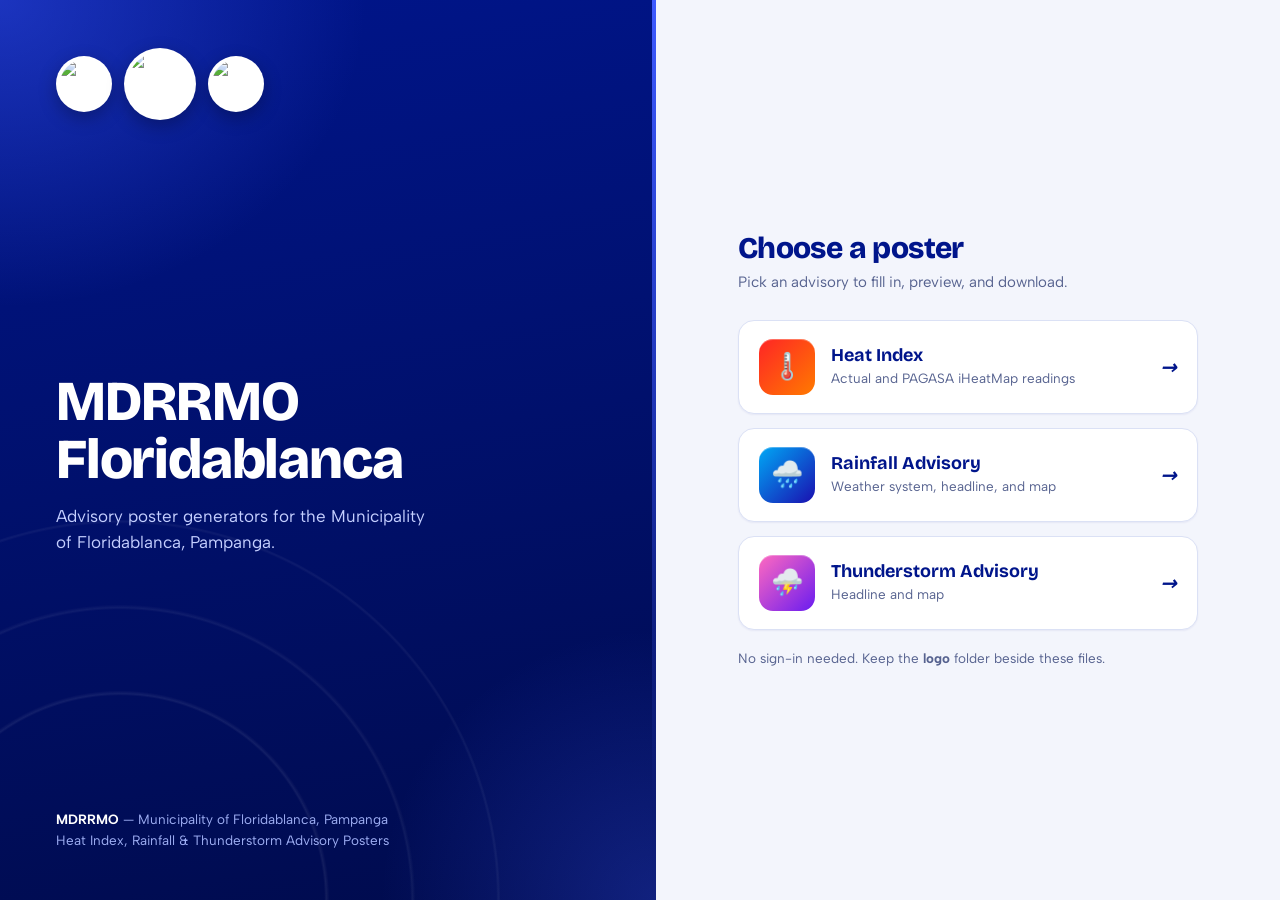
==== index.html @ 2aa25997 "Add files via upload" ====
<!DOCTYPE html>
<html lang="en"><head>
<meta charset="UTF-8"><meta name="viewport" content="width=device-width, initial-scale=1, viewport-fit=cover">
<link rel="apple-touch-icon" href="logo/icon-dashboard.png">
<meta name="apple-mobile-web-app-capable" content="yes">
<meta name="apple-mobile-web-app-title" content="MDRRMO Posters">
<meta name="apple-mobile-web-app-status-bar-style" content="black-translucent">
<title>Advisory Poster Generator — MDRRMO Floridablanca</title>
<meta name="theme-color" content="#00158b">
<link rel="icon" href="logo/mdrrmo.png">
<link rel="preconnect" href="https://fonts.googleapis.com"><link rel="preconnect" href="https://fonts.gstatic.com" crossorigin>
<link href="https://fonts.googleapis.com/css2?family=Albert+Sans:wght@400;500;600;700&family=Bricolage+Grotesque:opsz,wght@12..96,700;12..96,800&display=swap" rel="stylesheet">
<style>
*,*::before,*::after{margin:0;padding:0;box-sizing:border-box}
:root{--blue:#00158b;--blue-dark:#000b4d;--blue-mid:#0a2aa8;--blue-light:#3d5afe;--text:#0a1240;--muted:#56628f;--border:#dbe1f5;
--font:'Albert Sans','Century Gothic','Segoe UI',system-ui,sans-serif;--display:'Bricolage Grotesque','Albert Sans','Segoe UI',sans-serif}
html{-webkit-text-size-adjust:100%}
body{min-height:100vh;font-family:var(--font);font-size:15px;line-height:1.5;color:var(--text);background:#fff;-webkit-font-smoothing:antialiased}
:focus-visible{outline:3px solid var(--blue-light);outline-offset:2px;border-radius:4px}
.page{display:grid;grid-template-columns:minmax(380px,1.05fr) minmax(420px,1fr);min-height:100vh}
.brand{position:relative;display:flex;flex-direction:column;justify-content:space-between;padding:48px 56px;color:#fff;overflow:hidden;
background:radial-gradient(90% 55% at 0% 0%,rgba(61,90,254,.45),transparent 62%),radial-gradient(70% 50% at 100% 100%,rgba(61,90,254,.28),transparent 60%),linear-gradient(170deg,var(--blue),var(--blue-dark))}
.brand::after{content:'';position:absolute;top:0;right:0;bottom:0;width:4px;background:linear-gradient(180deg,var(--blue-light),rgba(61,90,254,0) 90%)}
.brand::before{content:'';position:absolute;width:760px;height:760px;left:-260px;bottom:-380px;border-radius:50%;pointer-events:none;
background:radial-gradient(circle,transparent 38%,rgba(255,255,255,.07) 38.4%,transparent 39%),radial-gradient(circle,transparent 54%,rgba(255,255,255,.06) 54.4%,transparent 55%),radial-gradient(circle,transparent 70%,rgba(255,255,255,.05) 70.4%,transparent 71%),radial-gradient(circle,transparent 86%,rgba(255,255,255,.04) 86.4%,transparent 87%)}
.brand>*{position:relative;z-index:1}
.logos{display:flex;align-items:center;gap:12px}
.logos img{width:56px;height:56px;object-fit:contain;background:#fff;border-radius:50%;padding:4px;box-shadow:0 6px 18px rgba(0,0,0,.28)}
.logos img.main{width:72px;height:72px}
.copy h1{font-family:var(--display);font-size:clamp(38px,4.4vw,58px);font-weight:800;line-height:1.02;letter-spacing:-1.2px;margin-bottom:16px}
.copy p{color:#c4cfff;font-size:17px;max-width:34ch}
.foot{color:#9fb0f5;font-size:13.5px;line-height:1.6}.foot strong{color:#fff;font-weight:700}
.panel{display:flex;align-items:center;justify-content:center;padding:40px 32px;background:#f3f5fc}
.wrap{width:100%;max-width:460px}
.wrap h2{font-family:var(--display);font-size:30px;font-weight:800;color:var(--blue);letter-spacing:-.6px;line-height:1.1;margin-bottom:6px}
.lead{color:var(--muted);margin-bottom:26px}
.tile{text-decoration:none;color:inherit;display:flex;align-items:center;gap:16px;background:#fff;border:1px solid var(--border);border-radius:16px;padding:18px 20px;margin-bottom:14px;
box-shadow:0 1px 2px rgba(0,21,139,.06);transition:box-shadow .2s ease,transform .1s ease,border-color .2s ease}
.tile:hover{border-color:var(--blue-light);box-shadow:0 8px 24px -6px rgba(0,21,139,.2)}.tile:active{transform:translateY(1px)}
.chip{flex:0 0 56px;height:56px;border-radius:14px;display:grid;place-items:center;font-size:26px;box-shadow:inset 0 1px 0 rgba(255,255,255,.3)}
.tile b{display:block;font-family:var(--display);font-size:18px;color:var(--blue);line-height:1.2}
.tile span{display:block;color:var(--muted);font-size:13.5px;margin-top:2px}
.go{margin-left:auto;color:var(--blue);font-weight:700;font-size:20px}
.note{margin-top:18px;color:var(--muted);font-size:13.5px}
@media(max-width:900px){.page{grid-template-columns:1fr}.brand{padding:28px 24px 32px;gap:24px}.brand::after{top:auto;left:0;width:auto;height:4px;background:linear-gradient(90deg,var(--blue-light),rgba(61,90,254,0))}.brand::before{display:none}.copy h1{font-size:36px}.copy p{font-size:15px}.foot{display:none}.panel{align-items:flex-start;padding:32px 20px 48px}}
</style></head><body>
<main class="page">
 <section class="brand">
  <div class="logos"><img src="logo/floridablanca.png" alt="Municipality of Floridablanca"><img class="main" src="logo/mdrrmo.png" alt="MDRRMO"><img src="logo/arangkada.png" alt="Arangkada"></div>
  <div class="copy"><h1>MDRRMO<br>Floridablanca</h1><p>Advisory poster generators for the Municipality of Floridablanca, Pampanga.</p></div>
  <div class="foot"><strong>MDRRMO</strong> — Municipality of Floridablanca, Pampanga<br>Heat Index, Rainfall &amp; Thunderstorm Advisory Posters</div>
 </section>
 <section class="panel"><div class="wrap">
  <h2>Choose a poster</h2><p class="lead">Pick an advisory to fill in, preview, and download.</p>
  <a class="tile" href="heat-index.html"><div class="chip" style="background:linear-gradient(135deg,#ff2525,#ff7a00)">🌡️</div><div><b>Heat Index</b><span>Actual and PAGASA iHeatMap readings</span></div><i class="go">→</i></a>
  <a class="tile" href="rainfall-advisory.html"><div class="chip" style="background:linear-gradient(135deg,#00a8f5,#1a0fb0)">🌧️</div><div><b>Rainfall Advisory</b><span>Weather system, headline, and map</span></div><i class="go">→</i></a>
  <a class="tile" href="thunderstorm-advisory.html"><div class="chip" style="background:linear-gradient(135deg,#ff69c0,#6a1cf0)">⛈️</div><div><b>Thunderstorm Advisory</b><span>Headline and map</span></div><i class="go">→</i></a>
  <p class="note">No sign-in needed. Keep the <b>logo</b> folder beside these files.</p>
 </div></section>
</main></body></html>
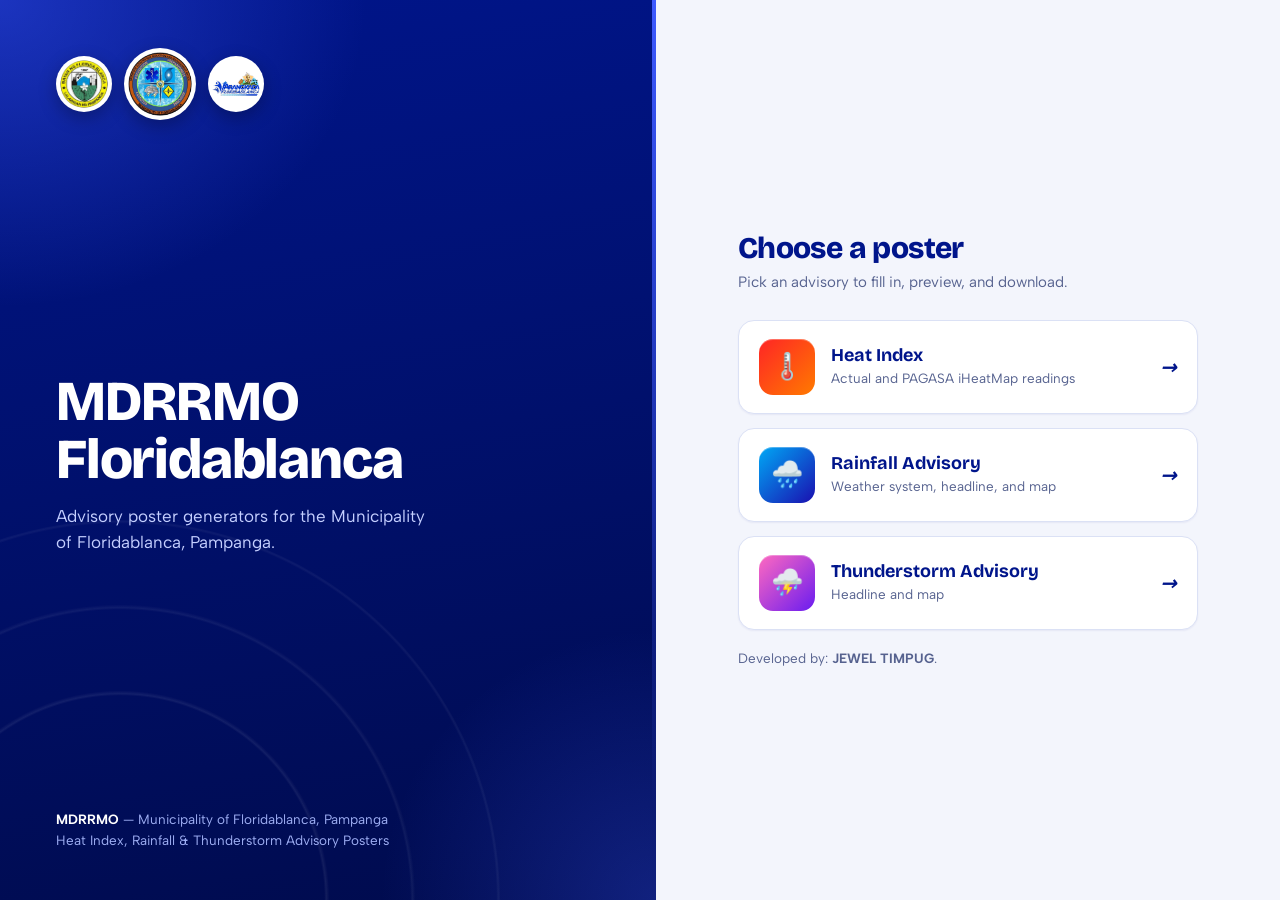
==== commit 3783a3cb: "Update index.html" ====
--- a/index.html
+++ b/index.html
@@ -55,6 +55,6 @@
   <a class="tile" href="heat-index.html"><div class="chip" style="background:linear-gradient(135deg,#ff2525,#ff7a00)">🌡️</div><div><b>Heat Index</b><span>Actual and PAGASA iHeatMap readings</span></div><i class="go">→</i></a>
   <a class="tile" href="rainfall-advisory.html"><div class="chip" style="background:linear-gradient(135deg,#00a8f5,#1a0fb0)">🌧️</div><div><b>Rainfall Advisory</b><span>Weather system, headline, and map</span></div><i class="go">→</i></a>
   <a class="tile" href="thunderstorm-advisory.html"><div class="chip" style="background:linear-gradient(135deg,#ff69c0,#6a1cf0)">⛈️</div><div><b>Thunderstorm Advisory</b><span>Headline and map</span></div><i class="go">→</i></a>
-  <p class="note">No sign-in needed. Keep the <b>logo</b> folder beside these files.</p>
+  <p class="note">Developed by: <b>JEWEL TIMPUG</b>.</p>
  </div></section>
 </main></body></html>
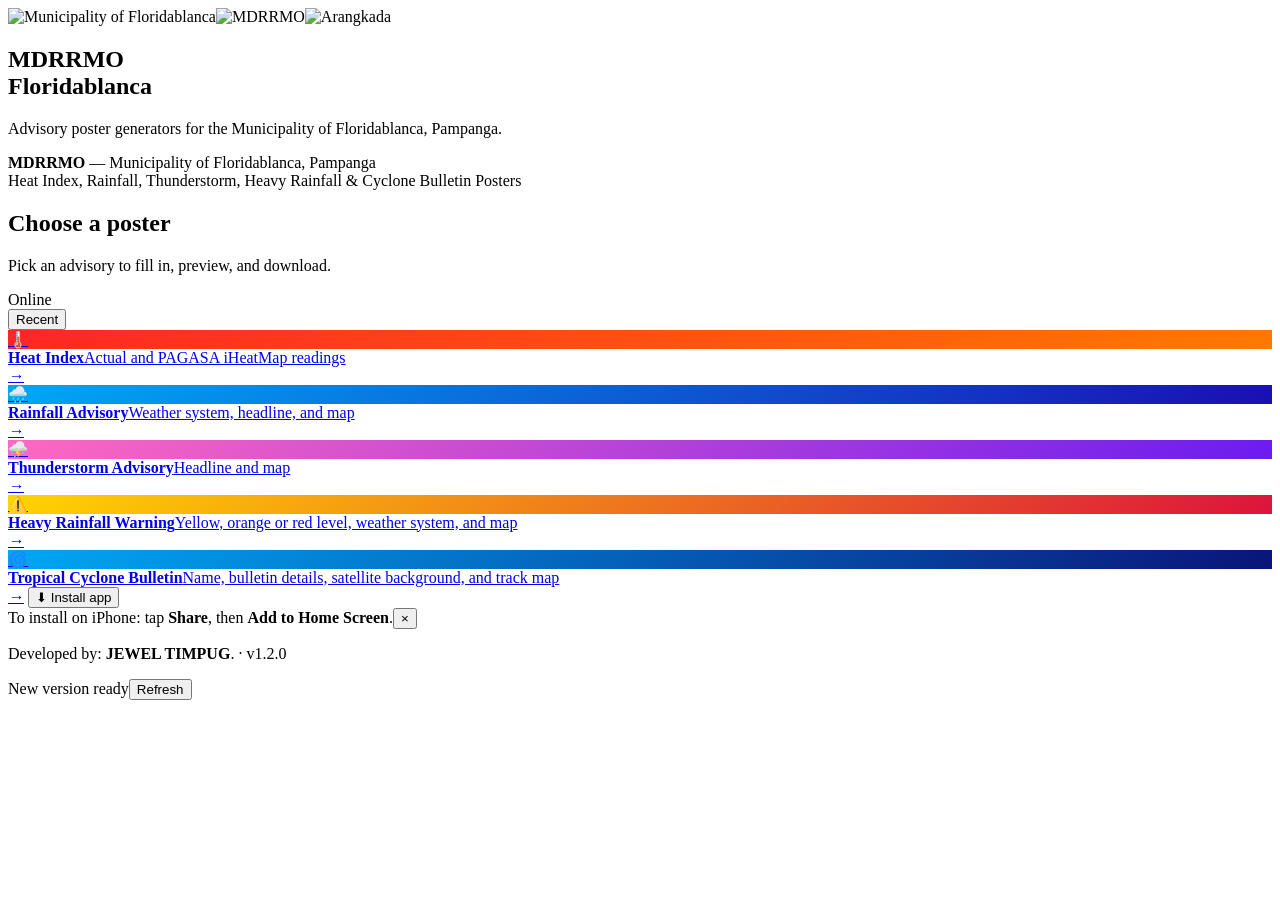
==== commit d7f2fe7c: "Add files via upload" ====
--- a/index.html
+++ b/index.html
@@ -1,60 +1,41 @@
 <!DOCTYPE html>
 <html lang="en"><head>
 <meta charset="UTF-8"><meta name="viewport" content="width=device-width, initial-scale=1, viewport-fit=cover">
-<link rel="apple-touch-icon" href="logo/icon-dashboard.png">
+<title>Advisory Poster Generator — MDRRMO Floridablanca</title>
+<meta name="description" content="Advisory poster generators for the Municipality of Floridablanca, Pampanga.">
+<meta name="theme-color" content="#00158b">
+<link rel="manifest" href="manifest.webmanifest">
+<link rel="icon" href="assets/img/mdrrmo.png">
+<link rel="apple-touch-icon" href="assets/icons/apple-touch-icon.png">
+<meta name="mobile-web-app-capable" content="yes">
 <meta name="apple-mobile-web-app-capable" content="yes">
 <meta name="apple-mobile-web-app-title" content="MDRRMO Posters">
 <meta name="apple-mobile-web-app-status-bar-style" content="black-translucent">
-<title>Advisory Poster Generator — MDRRMO Floridablanca</title>
-<meta name="theme-color" content="#00158b">
-<link rel="icon" href="logo/mdrrmo.png">
 <link rel="preconnect" href="https://fonts.googleapis.com"><link rel="preconnect" href="https://fonts.gstatic.com" crossorigin>
 <link href="https://fonts.googleapis.com/css2?family=Albert+Sans:wght@400;500;600;700&family=Bricolage+Grotesque:opsz,wght@12..96,700;12..96,800&display=swap" rel="stylesheet">
-<style>
-*,*::before,*::after{margin:0;padding:0;box-sizing:border-box}
-:root{--blue:#00158b;--blue-dark:#000b4d;--blue-mid:#0a2aa8;--blue-light:#3d5afe;--text:#0a1240;--muted:#56628f;--border:#dbe1f5;
---font:'Albert Sans','Century Gothic','Segoe UI',system-ui,sans-serif;--display:'Bricolage Grotesque','Albert Sans','Segoe UI',sans-serif}
-html{-webkit-text-size-adjust:100%}
-body{min-height:100vh;font-family:var(--font);font-size:15px;line-height:1.5;color:var(--text);background:#fff;-webkit-font-smoothing:antialiased}
-:focus-visible{outline:3px solid var(--blue-light);outline-offset:2px;border-radius:4px}
-.page{display:grid;grid-template-columns:minmax(380px,1.05fr) minmax(420px,1fr);min-height:100vh}
-.brand{position:relative;display:flex;flex-direction:column;justify-content:space-between;padding:48px 56px;color:#fff;overflow:hidden;
-background:radial-gradient(90% 55% at 0% 0%,rgba(61,90,254,.45),transparent 62%),radial-gradient(70% 50% at 100% 100%,rgba(61,90,254,.28),transparent 60%),linear-gradient(170deg,var(--blue),var(--blue-dark))}
-.brand::after{content:'';position:absolute;top:0;right:0;bottom:0;width:4px;background:linear-gradient(180deg,var(--blue-light),rgba(61,90,254,0) 90%)}
-.brand::before{content:'';position:absolute;width:760px;height:760px;left:-260px;bottom:-380px;border-radius:50%;pointer-events:none;
-background:radial-gradient(circle,transparent 38%,rgba(255,255,255,.07) 38.4%,transparent 39%),radial-gradient(circle,transparent 54%,rgba(255,255,255,.06) 54.4%,transparent 55%),radial-gradient(circle,transparent 70%,rgba(255,255,255,.05) 70.4%,transparent 71%),radial-gradient(circle,transparent 86%,rgba(255,255,255,.04) 86.4%,transparent 87%)}
-.brand>*{position:relative;z-index:1}
-.logos{display:flex;align-items:center;gap:12px}
-.logos img{width:56px;height:56px;object-fit:contain;background:#fff;border-radius:50%;padding:4px;box-shadow:0 6px 18px rgba(0,0,0,.28)}
-.logos img.main{width:72px;height:72px}
-.copy h1{font-family:var(--display);font-size:clamp(38px,4.4vw,58px);font-weight:800;line-height:1.02;letter-spacing:-1.2px;margin-bottom:16px}
-.copy p{color:#c4cfff;font-size:17px;max-width:34ch}
-.foot{color:#9fb0f5;font-size:13.5px;line-height:1.6}.foot strong{color:#fff;font-weight:700}
-.panel{display:flex;align-items:center;justify-content:center;padding:40px 32px;background:#f3f5fc}
-.wrap{width:100%;max-width:460px}
-.wrap h2{font-family:var(--display);font-size:30px;font-weight:800;color:var(--blue);letter-spacing:-.6px;line-height:1.1;margin-bottom:6px}
-.lead{color:var(--muted);margin-bottom:26px}
-.tile{text-decoration:none;color:inherit;display:flex;align-items:center;gap:16px;background:#fff;border:1px solid var(--border);border-radius:16px;padding:18px 20px;margin-bottom:14px;
-box-shadow:0 1px 2px rgba(0,21,139,.06);transition:box-shadow .2s ease,transform .1s ease,border-color .2s ease}
-.tile:hover{border-color:var(--blue-light);box-shadow:0 8px 24px -6px rgba(0,21,139,.2)}.tile:active{transform:translateY(1px)}
-.chip{flex:0 0 56px;height:56px;border-radius:14px;display:grid;place-items:center;font-size:26px;box-shadow:inset 0 1px 0 rgba(255,255,255,.3)}
-.tile b{display:block;font-family:var(--display);font-size:18px;color:var(--blue);line-height:1.2}
-.tile span{display:block;color:var(--muted);font-size:13.5px;margin-top:2px}
-.go{margin-left:auto;color:var(--blue);font-weight:700;font-size:20px}
-.note{margin-top:18px;color:var(--muted);font-size:13.5px}
-@media(max-width:900px){.page{grid-template-columns:1fr}.brand{padding:28px 24px 32px;gap:24px}.brand::after{top:auto;left:0;width:auto;height:4px;background:linear-gradient(90deg,var(--blue-light),rgba(61,90,254,0))}.brand::before{display:none}.copy h1{font-size:36px}.copy p{font-size:15px}.foot{display:none}.panel{align-items:flex-start;padding:32px 20px 48px}}
-</style></head><body>
+<link rel="stylesheet" href="assets/css/app.css">
+</head><body>
 <main class="page">
  <section class="brand">
-  <div class="logos"><img src="logo/floridablanca.png" alt="Municipality of Floridablanca"><img class="main" src="logo/mdrrmo.png" alt="MDRRMO"><img src="logo/arangkada.png" alt="Arangkada"></div>
+  <div class="logos"><img src="assets/img/floridablanca.png" alt="Municipality of Floridablanca"><img class="main" src="assets/img/mdrrmo.png" alt="MDRRMO"><img src="assets/img/arangkada.png" alt="Arangkada"></div>
   <div class="copy"><h1>MDRRMO<br>Floridablanca</h1><p>Advisory poster generators for the Municipality of Floridablanca, Pampanga.</p></div>
-  <div class="foot"><strong>MDRRMO</strong> — Municipality of Floridablanca, Pampanga<br>Heat Index, Rainfall &amp; Thunderstorm Advisory Posters</div>
+  <div class="foot"><strong>MDRRMO</strong> — Municipality of Floridablanca, Pampanga<br>Heat Index, Rainfall, Thunderstorm, Heavy Rainfall &amp; Cyclone Bulletin Posters</div>
  </section>
  <section class="panel"><div class="wrap">
   <h2>Choose a poster</h2><p class="lead">Pick an advisory to fill in, preview, and download.</p>
-  <a class="tile" href="heat-index.html"><div class="chip" style="background:linear-gradient(135deg,#ff2525,#ff7a00)">🌡️</div><div><b>Heat Index</b><span>Actual and PAGASA iHeatMap readings</span></div><i class="go">→</i></a>
-  <a class="tile" href="rainfall-advisory.html"><div class="chip" style="background:linear-gradient(135deg,#00a8f5,#1a0fb0)">🌧️</div><div><b>Rainfall Advisory</b><span>Weather system, headline, and map</span></div><i class="go">→</i></a>
-  <a class="tile" href="thunderstorm-advisory.html"><div class="chip" style="background:linear-gradient(135deg,#ff69c0,#6a1cf0)">⛈️</div><div><b>Thunderstorm Advisory</b><span>Headline and map</span></div><i class="go">→</i></a>
-  <p class="note">Developed by: <b>JEWEL TIMPUG</b>.</p>
+  <div class="meta"><div class="status" id="status" role="status" aria-live="polite"><i></i><span id="statusText">Online</span></div><button class="recent" id="recentBtn" type="button">Recent</button></div>
+  <a class="tile" href="pages/heat-index.html"><div class="chip" style="background:linear-gradient(135deg,#ff2525,#ff7a00)" aria-hidden="true">🌡️</div><div><b>Heat Index</b><span>Actual and PAGASA iHeatMap readings</span></div><i class="go" aria-hidden="true">→</i></a>
+  <a class="tile" href="pages/rainfall-advisory.html"><div class="chip" style="background:linear-gradient(135deg,#00a8f5,#1a0fb0)" aria-hidden="true">🌧️</div><div><b>Rainfall Advisory</b><span>Weather system, headline, and map</span></div><i class="go" aria-hidden="true">→</i></a>
+  <a class="tile" href="pages/thunderstorm-advisory.html"><div class="chip" style="background:linear-gradient(135deg,#ff69c0,#6a1cf0)" aria-hidden="true">⛈️</div><div><b>Thunderstorm Advisory</b><span>Headline and map</span></div><i class="go" aria-hidden="true">→</i></a>
+  <a class="tile" href="pages/heavy-rainfall-warning.html"><div class="chip" style="background:linear-gradient(135deg,#ffd400,#dc143c)" aria-hidden="true">⚠️</div><div><b>Heavy Rainfall Warning</b><span>Yellow, orange or red level, weather system, and map</span></div><i class="go" aria-hidden="true">→</i></a>
+  <a class="tile" href="pages/tropical-cyclone-bulletin.html"><div class="chip" style="background:linear-gradient(135deg,#00a8f5,#0a1478)" aria-hidden="true">🌀</div><div><b>Tropical Cyclone Bulletin</b><span>Name, bulletin details, satellite background, and track map</span></div><i class="go" aria-hidden="true">→</i></a>
+  <button class="install" id="installBtn" type="button">⬇ Install app</button>
+  <div class="ios-hint" id="iosHint">To install on iPhone: tap <b>Share</b>, then <b>Add to Home Screen</b>.<button id="iosClose" type="button" aria-label="Dismiss">×</button></div>
+  <p class="note">Developed by: <b>JEWEL TIMPUG</b>. <span class="ver">· v1.2.0</span></p>
+  <noscript><p class="note">Please enable JavaScript to use the poster generators.</p></noscript>
  </div></section>
-</main></body></html>
+</main>
+<div class="toast" id="toast" role="status"><span>New version ready</span><button id="toastBtn" type="button">Refresh</button></div>
+<script src="assets/js/app.js" defer></script>
+<script src="assets/js/tools.js" defer></script>
+</body></html>
